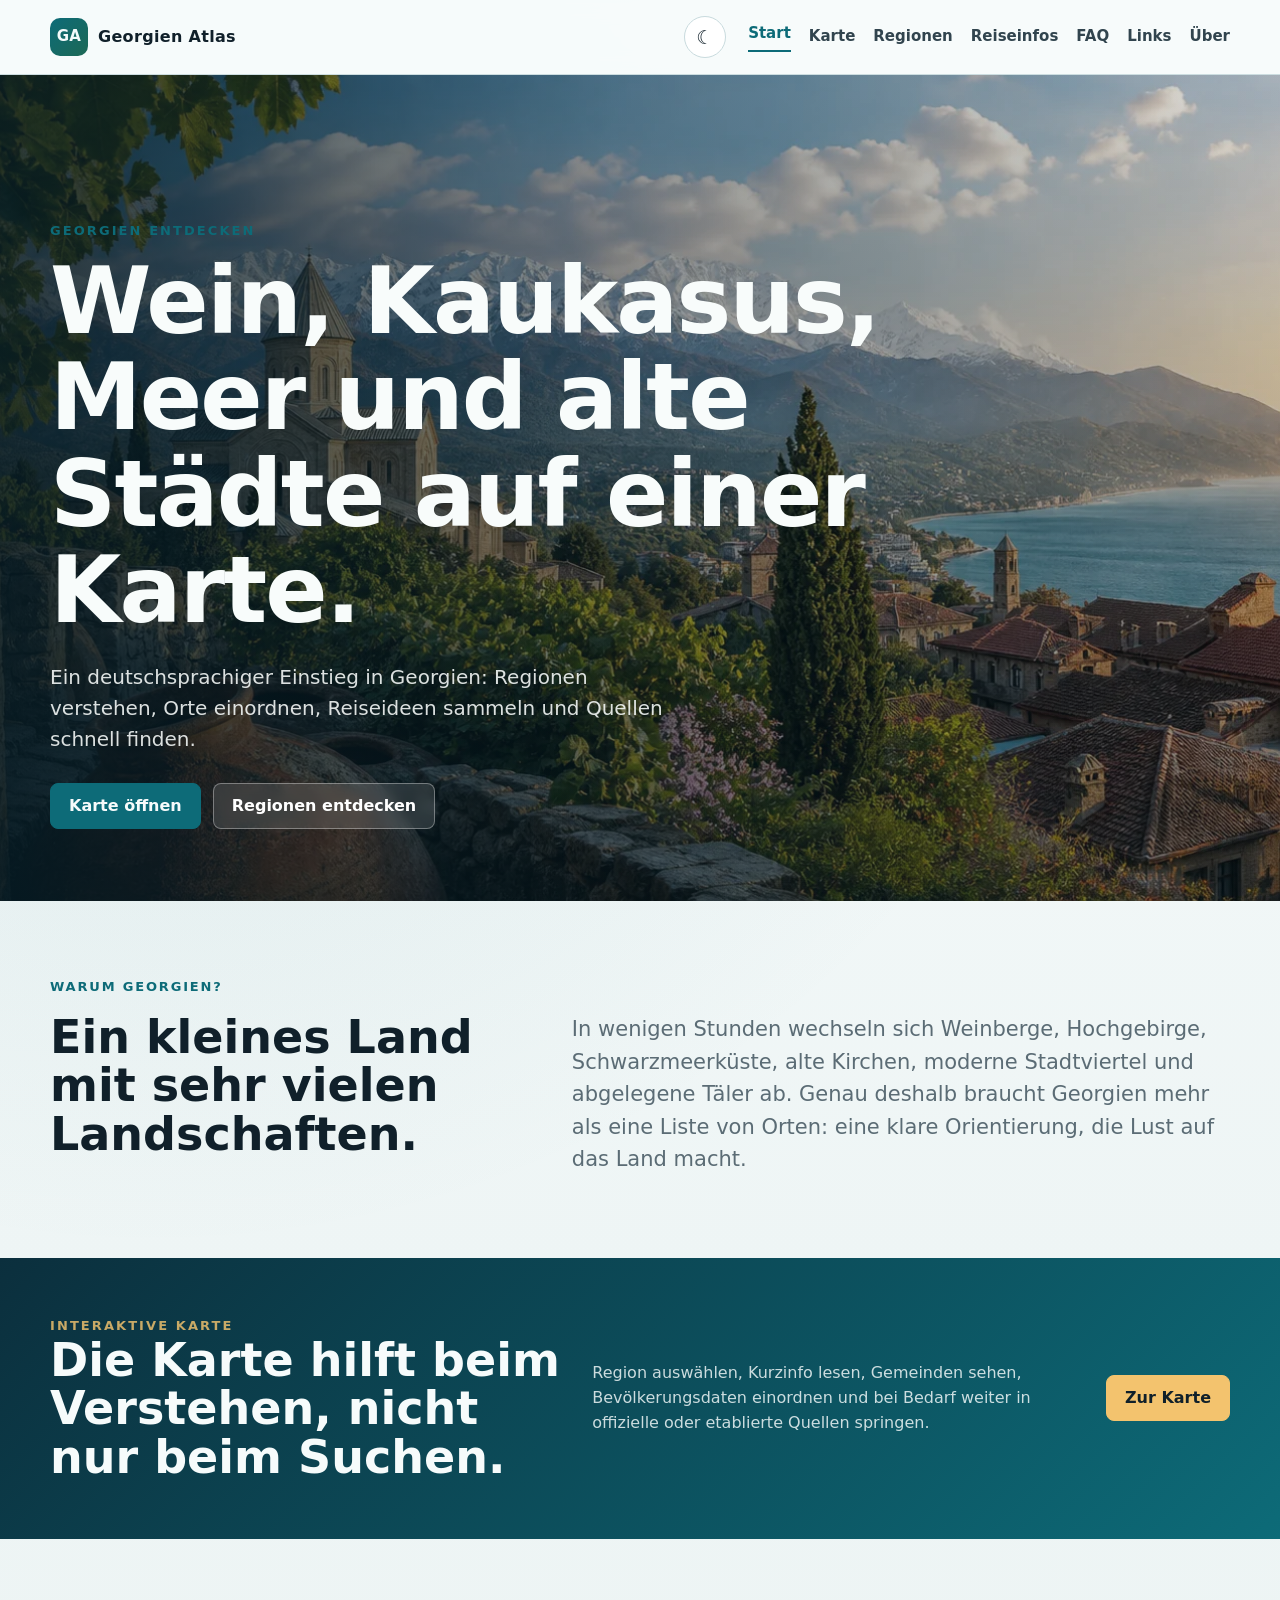
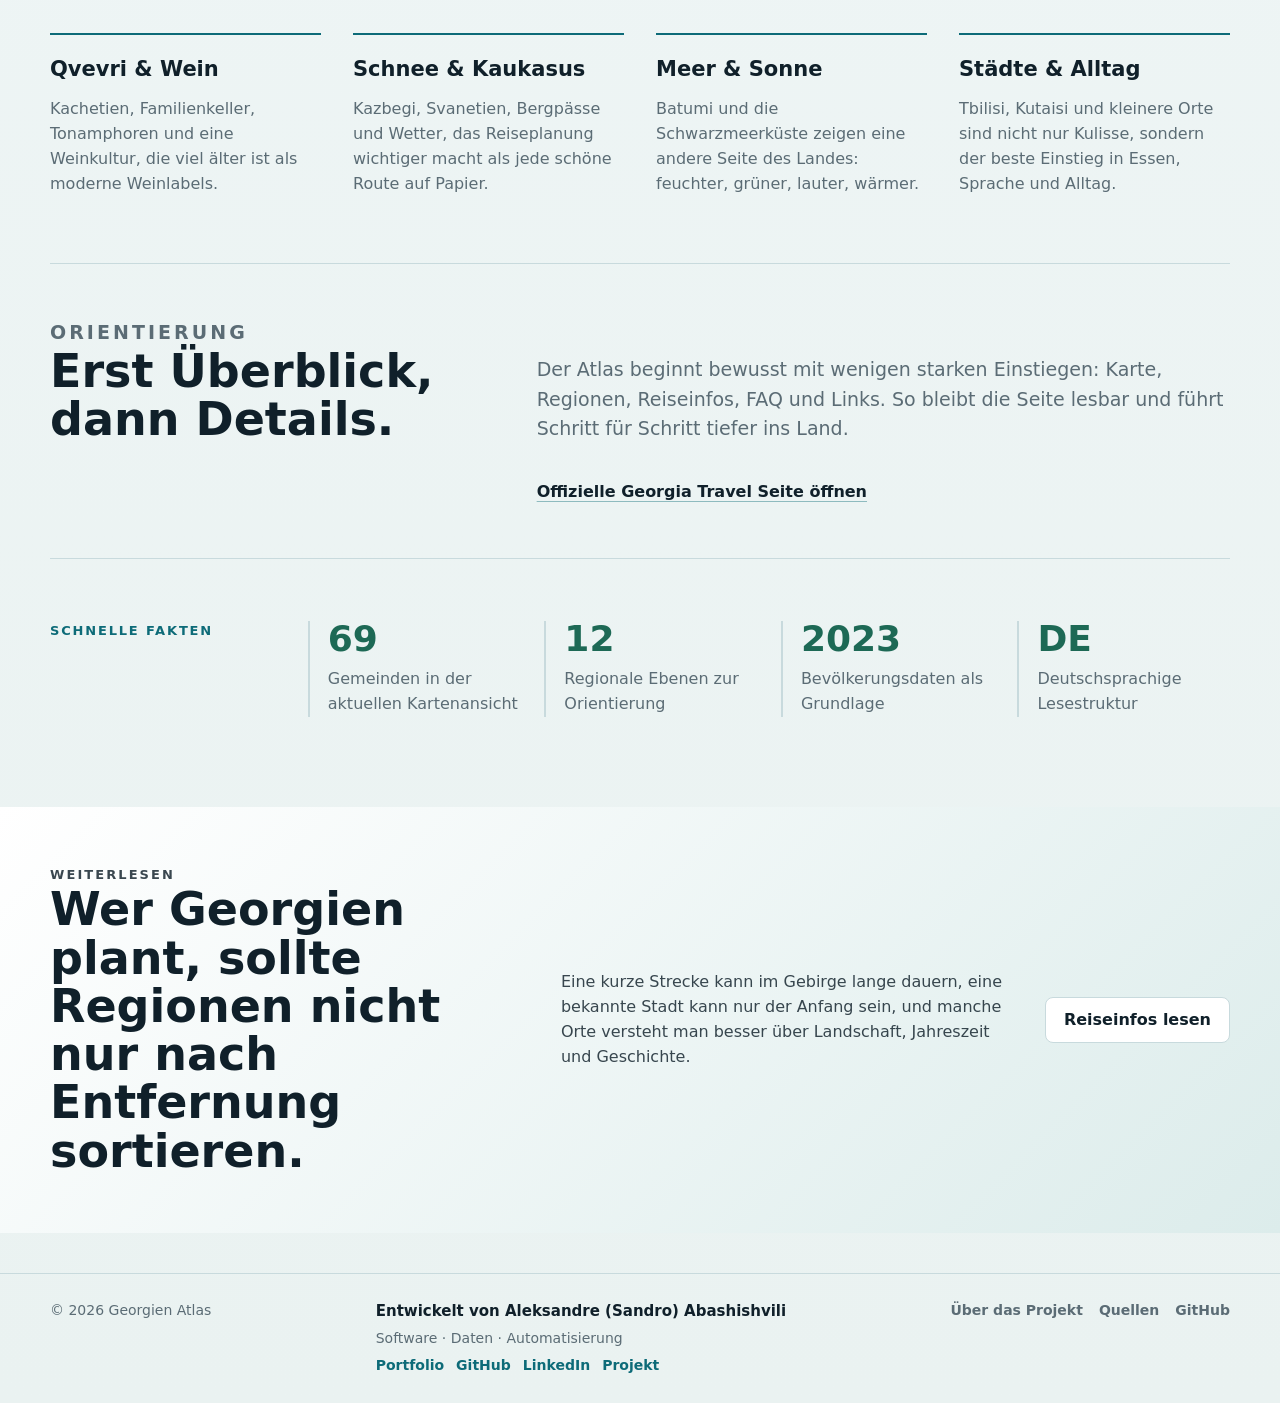
==== index.html @ 6568fc57 "Connect atlas footer to creator profile" ====
<!doctype html>
<html lang="de">
<head>
  <meta charset="utf-8">
  <meta name="viewport" content="width=device-width, initial-scale=1">
  <title>Georgien Atlas | Regionen, Karte und Reiseideen</title>
  <meta name="description" content="Deutschsprachiger Georgien Atlas mit Regionen, interaktiver Karte, praktischen Reiseinformationen, FAQ und offiziellen Links.">
  <meta name="robots" content="index,follow,max-image-preview:large">
  <meta name="theme-color" content="#f7fbfb">
  <link rel="canonical" href="https://sandroabashishvili.github.io/georgien-atlas/">
  <meta property="og:type" content="website">
  <meta property="og:title" content="Georgien Atlas | Regionen, Karte und Reiseideen">
  <meta property="og:description" content="Deutschsprachiger Georgien Atlas mit Regionen, interaktiver Karte, praktischen Reiseinformationen, FAQ und offiziellen Links.">
  <meta property="og:url" content="https://sandroabashishvili.github.io/georgien-atlas/">
  <meta property="og:image" content="https://sandroabashishvili.github.io/georgien-atlas/assets/img/social-card.jpg">
  <meta property="og:image:secure_url" content="https://sandroabashishvili.github.io/georgien-atlas/assets/img/social-card.jpg">
  <meta property="og:image:type" content="image/jpeg">
  <meta property="og:image:width" content="1200">
  <meta property="og:image:height" content="630">
  <meta property="og:image:alt" content="Georgien Atlas – Regionen, Karte und Reiseideen">
  <meta property="og:site_name" content="Georgien Atlas">
  <meta property="og:locale" content="de_DE">
  <meta name="twitter:card" content="summary_large_image">
  <meta name="twitter:title" content="Georgien Atlas | Regionen, Karte und Reiseideen">
  <meta name="twitter:description" content="Deutschsprachiger Georgien Atlas mit Regionen, interaktiver Karte, praktischen Reiseinformationen, FAQ und offiziellen Links.">
  <meta name="twitter:image" content="https://sandroabashishvili.github.io/georgien-atlas/assets/img/social-card.jpg">
  <meta name="twitter:image:alt" content="Georgien Atlas – Regionen, Karte und Reiseideen">
  <link rel="icon" type="image/png" sizes="16x16" href="assets/img/favicon-16x16.png">
  <link rel="icon" type="image/png" sizes="32x32" href="assets/img/favicon-32x32.png">
  <link rel="apple-touch-icon" href="assets/img/apple-touch-icon.png">
  <link rel="stylesheet" href="assets/css/site.css">
  <script type="application/ld+json">
    {
      "@context": "https://schema.org",
      "@type": "WebSite",
      "name": "Georgien Atlas",
      "url": "https://sandroabashishvili.github.io/georgien-atlas/",
      "inLanguage": "de",
      "description": "Deutschsprachiger Georgien Atlas mit Regionen, interaktiver Karte, praktischen Reiseinformationen, FAQ und offiziellen Links."
    }
  </script>
</head>
<body>
  <a class="skip-link" href="#main-content">Zum Inhalt springen</a>
  <header class="site-header">
    <div class="header-inner">
      <a class="brand" href="./"><span class="brand-mark">GA</span><span>Georgien Atlas</span></a>
      <button class="menu-button" data-menu-button aria-expanded="false" aria-controls="main-navigation">Menü</button>
      <nav class="nav" id="main-navigation" data-nav aria-label="Hauptnavigation">
        <a href="./" aria-current="page">Start</a>
        <a href="karte/">Karte</a>
        <a href="regionen/">Regionen</a>
        <a href="reiseinfos/">Reiseinfos</a>
        <a href="faq/">FAQ</a>
        <a href="links/">Links</a>
        <a href="about/">Über</a>
      </nav>
    </div>
  </header>

  <main id="main-content">
    <section class="atlas-hero">
      <img src="assets/img/georgia-story.webp" alt="Georgien mit Wein, Bergen, Meer und historischer Architektur" width="1915" height="821" fetchpriority="high">
      <div class="atlas-hero-content">
        <p class="eyebrow">Georgien entdecken</p>
        <h1>Wein, Kaukasus, Meer und alte Städte auf einer Karte.</h1>
        <p>Ein deutschsprachiger Einstieg in Georgien: Regionen verstehen, Orte einordnen, Reiseideen sammeln und Quellen schnell finden.</p>
        <div class="actions">
          <a class="button primary" href="karte/">Karte öffnen</a>
          <a class="button ghost" href="regionen/">Regionen entdecken</a>
        </div>
      </div>
    </section>

    <section class="main narrative">
      <p class="kicker">Warum Georgien?</p>
      <div class="story-text">
        <h2>Ein kleines Land mit sehr vielen Landschaften.</h2>
        <p>In wenigen Stunden wechseln sich Weinberge, Hochgebirge, Schwarzmeerküste, alte Kirchen, moderne Stadtviertel und abgelegene Täler ab. Genau deshalb braucht Georgien mehr als eine Liste von Orten: eine klare Orientierung, die Lust auf das Land macht.</p>
      </div>
    </section>

    <section class="wide-band blue">
      <div class="main split-line">
        <div>
          <p class="eyebrow">Interaktive Karte</p>
          <h2>Die Karte hilft beim Verstehen, nicht nur beim Suchen.</h2>
        </div>
        <p>Region auswählen, Kurzinfo lesen, Gemeinden sehen, Bevölkerungsdaten einordnen und bei Bedarf weiter in offizielle oder etablierte Quellen springen.</p>
        <a class="button primary" href="karte/">Zur Karte</a>
      </div>
    </section>

    <section class="main sensory">
      <article>
        <span>Qvevri & Wein</span>
        <p>Kachetien, Familienkeller, Tonamphoren und eine Weinkultur, die viel älter ist als moderne Weinlabels.</p>
      </article>
      <article>
        <span>Schnee & Kaukasus</span>
        <p>Kazbegi, Svanetien, Bergpässe und Wetter, das Reiseplanung wichtiger macht als jede schöne Route auf Papier.</p>
      </article>
      <article>
        <span>Meer & Sonne</span>
        <p>Batumi und die Schwarzmeerküste zeigen eine andere Seite des Landes: feuchter, grüner, lauter, wärmer.</p>
      </article>
      <article>
        <span>Städte & Alltag</span>
        <p>Tbilisi, Kutaisi und kleinere Orte sind nicht nur Kulisse, sondern der beste Einstieg in Essen, Sprache und Alltag.</p>
      </article>
    </section>

    <section class="main video-note">
      <div>
        <p class="eyebrow">Orientierung</p>
        <h2>Erst Überblick, dann Details.</h2>
      </div>
      <p>Der Atlas beginnt bewusst mit wenigen starken Einstiegen: Karte, Regionen, Reiseinfos, FAQ und Links. So bleibt die Seite lesbar und führt Schritt für Schritt tiefer ins Land.</p>
      <a class="text-link" href="https://georgia.travel/" target="_blank" rel="noopener noreferrer">Offizielle Georgia Travel Seite öffnen</a>
    </section>

    <section class="main facts-flow">
      <p class="kicker">Schnelle Fakten</p>
      <div>
        <strong>69</strong>
        <span>Gemeinden in der aktuellen Kartenansicht</span>
      </div>
      <div>
        <strong>12</strong>
        <span>Regionale Ebenen zur Orientierung</span>
      </div>
      <div>
        <strong>2023</strong>
        <span>Bevölkerungsdaten als Grundlage</span>
      </div>
      <div>
        <strong>DE</strong>
        <span>Deutschsprachige Lesestruktur</span>
      </div>
    </section>

    <section class="wide-band light">
      <div class="main split-line">
        <div>
          <p class="eyebrow">Weiterlesen</p>
          <h2>Wer Georgien plant, sollte Regionen nicht nur nach Entfernung sortieren.</h2>
        </div>
        <p>Eine kurze Strecke kann im Gebirge lange dauern, eine bekannte Stadt kann nur der Anfang sein, und manche Orte versteht man besser über Landschaft, Jahreszeit und Geschichte.</p>
        <a class="button" href="reiseinfos/">Reiseinfos lesen</a>
      </div>
    </section>
  </main>

  <footer class="site-footer">
    <div class="footer-inner">
      <span>© 2026 Georgien Atlas</span>
      <div class="creator-credit">
        <strong>Entwickelt von Aleksandre (Sandro) Abashishvili</strong>
        <span>Software · Daten · Automatisierung</span>
        <div class="creator-links">
          <a href="https://sandro-abashishvili.sandroabashishvili.chatgpt.site/" target="_blank" rel="noopener noreferrer">Portfolio</a>
          <a href="https://github.com/sandroabashishvili" target="_blank" rel="noopener noreferrer">GitHub</a>
          <a href="https://www.linkedin.com/in/aleksandre-abashishvili-03417617a/" target="_blank" rel="noopener noreferrer">LinkedIn</a>
          <a href="https://github.com/sandroabashishvili/georgien-atlas" target="_blank" rel="noopener noreferrer">Projekt</a>
        </div>
      </div>
      <nav class="footer-links" aria-label="Fußnavigation">
        <a href="about/">Über das Projekt</a>
        <a href="links/">Quellen</a>
        <a href="https://github.com/sandroabashishvili/georgien-atlas" target="_blank" rel="noopener noreferrer">GitHub</a>
      </nav>
    </div>
  </footer>
  <script src="assets/js/main.js"></script>
</body>
</html>
---- assets/css/site.css ----
@import url("parts/base.css");
@import url("parts/home.css");
@import url("parts/map.css");
@import url("parts/pages.css");
@import url("parts/responsive.css");
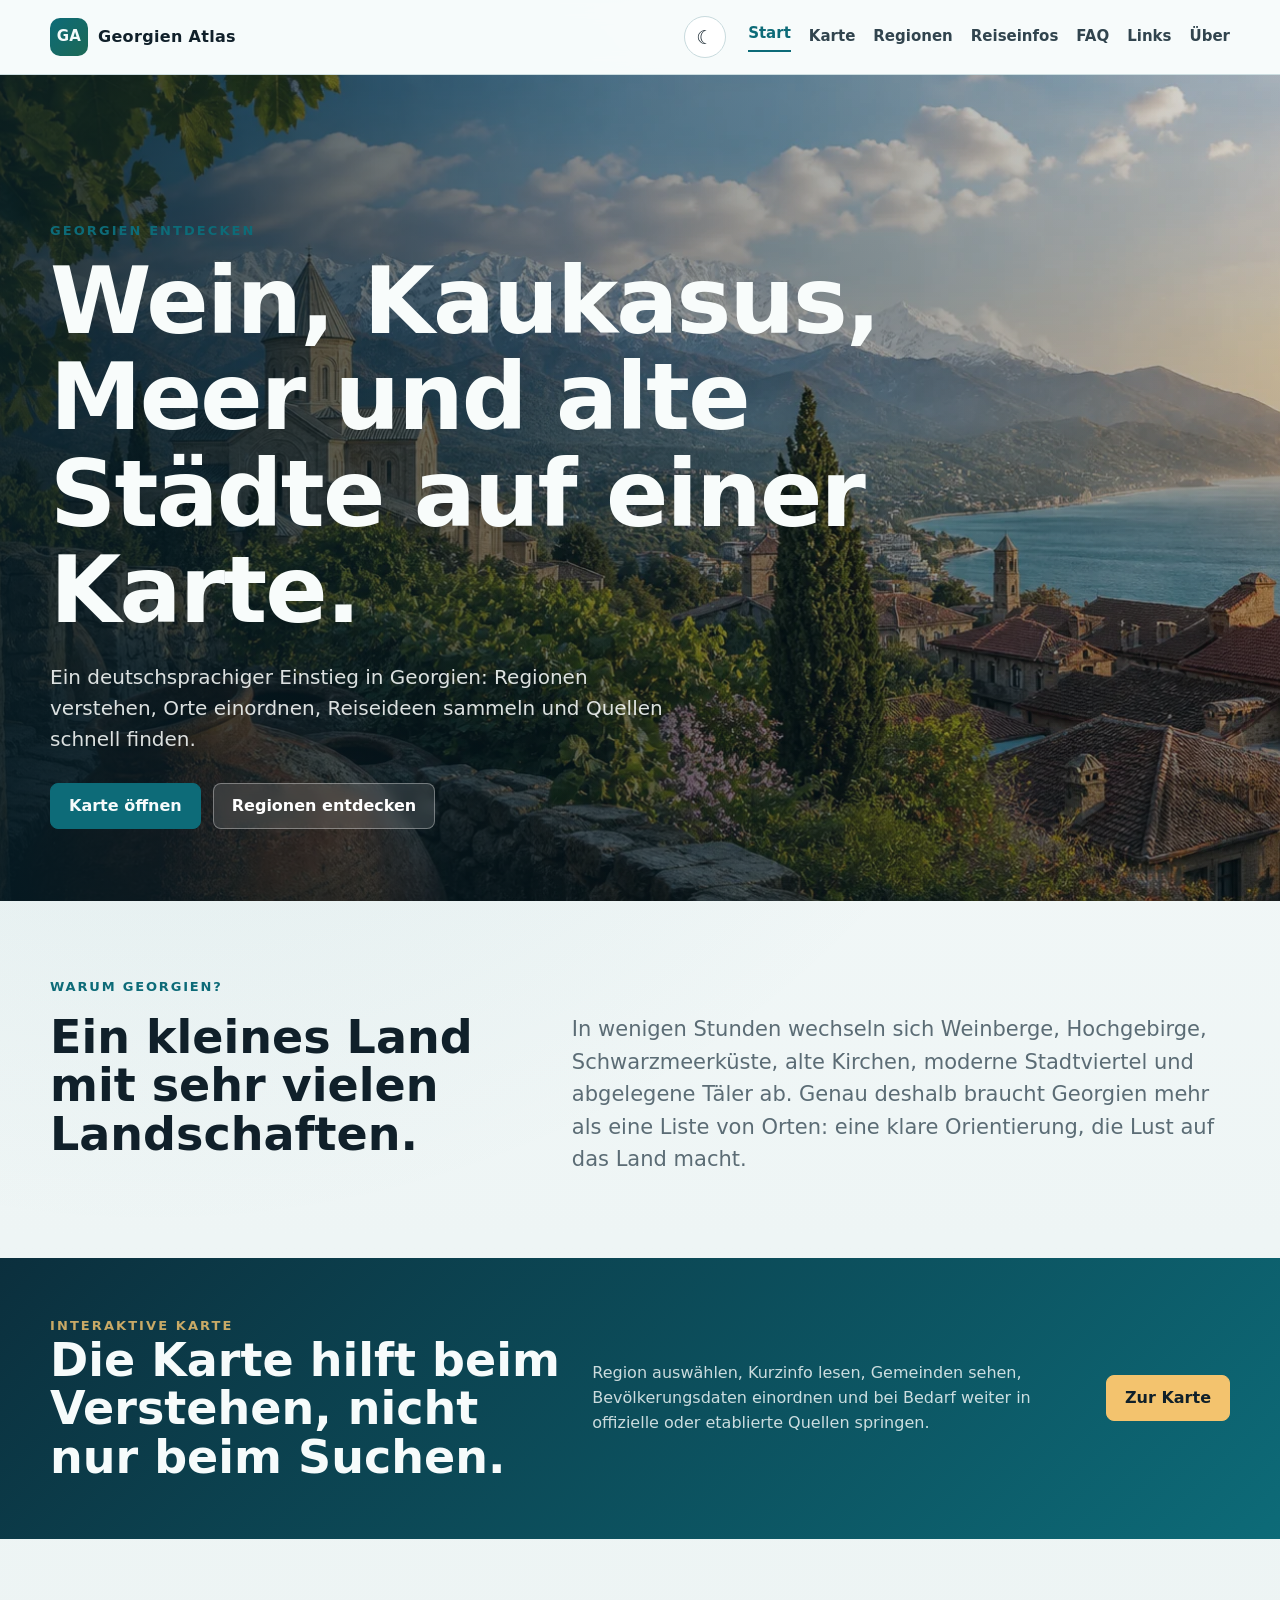
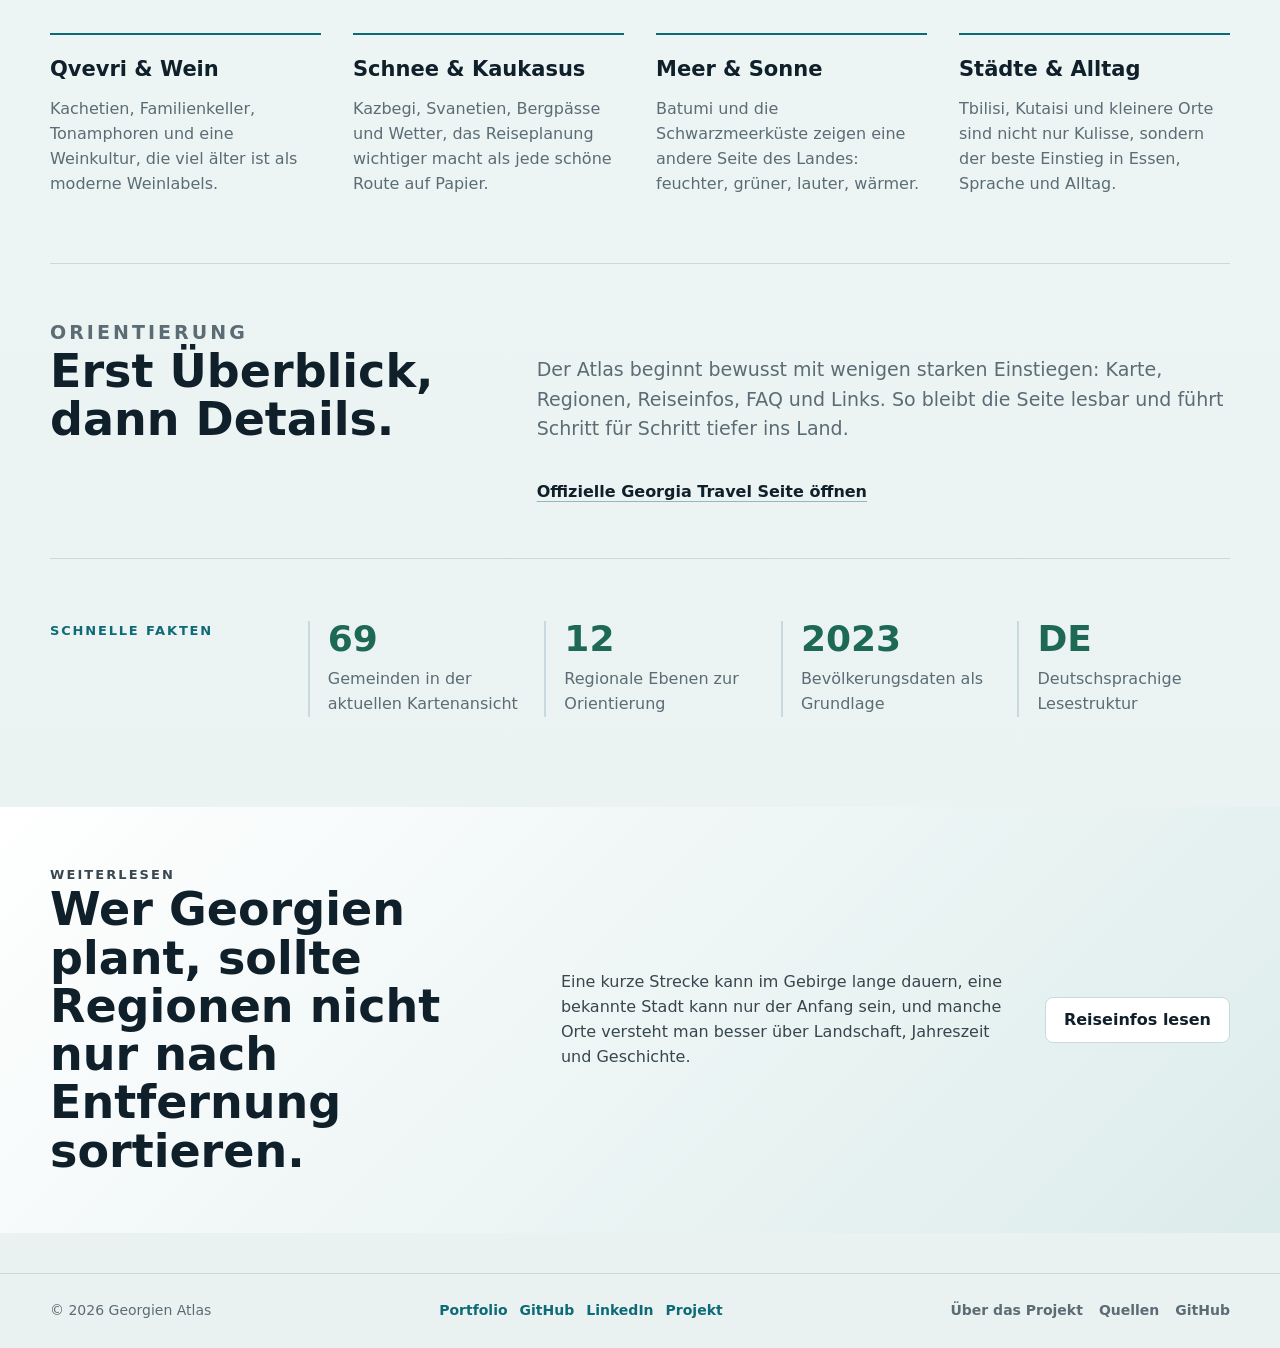
==== commit dc7de5e5: "Simplify footer profile links" ====
--- a/index.html
+++ b/index.html
@@ -155,8 +155,7 @@
     <div class="footer-inner">
       <span>© 2026 Georgien Atlas</span>
       <div class="creator-credit">
-        <strong>Entwickelt von Aleksandre (Sandro) Abashishvili</strong>
-        <span>Software · Daten · Automatisierung</span>
+
         <div class="creator-links">
           <a href="https://sandro-abashishvili.sandroabashishvili.chatgpt.site/" target="_blank" rel="noopener noreferrer">Portfolio</a>
           <a href="https://github.com/sandroabashishvili" target="_blank" rel="noopener noreferrer">GitHub</a>
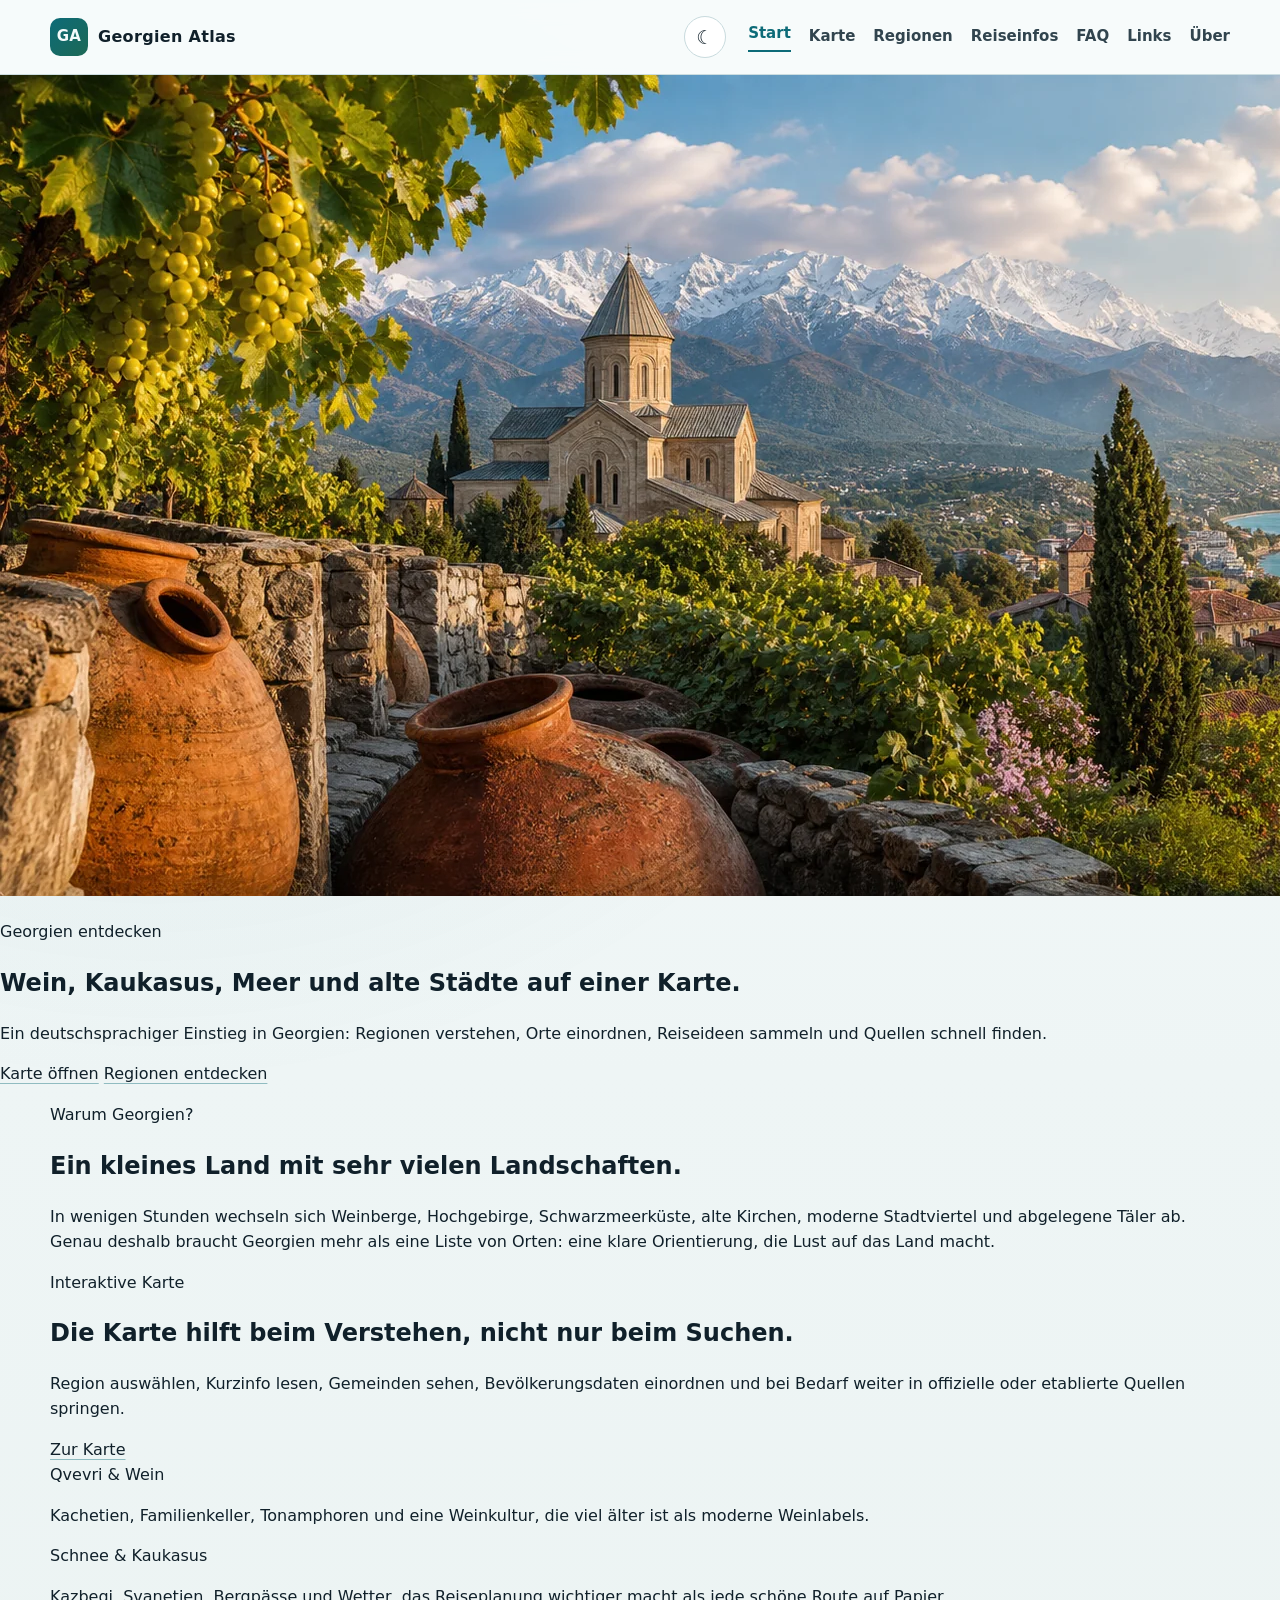
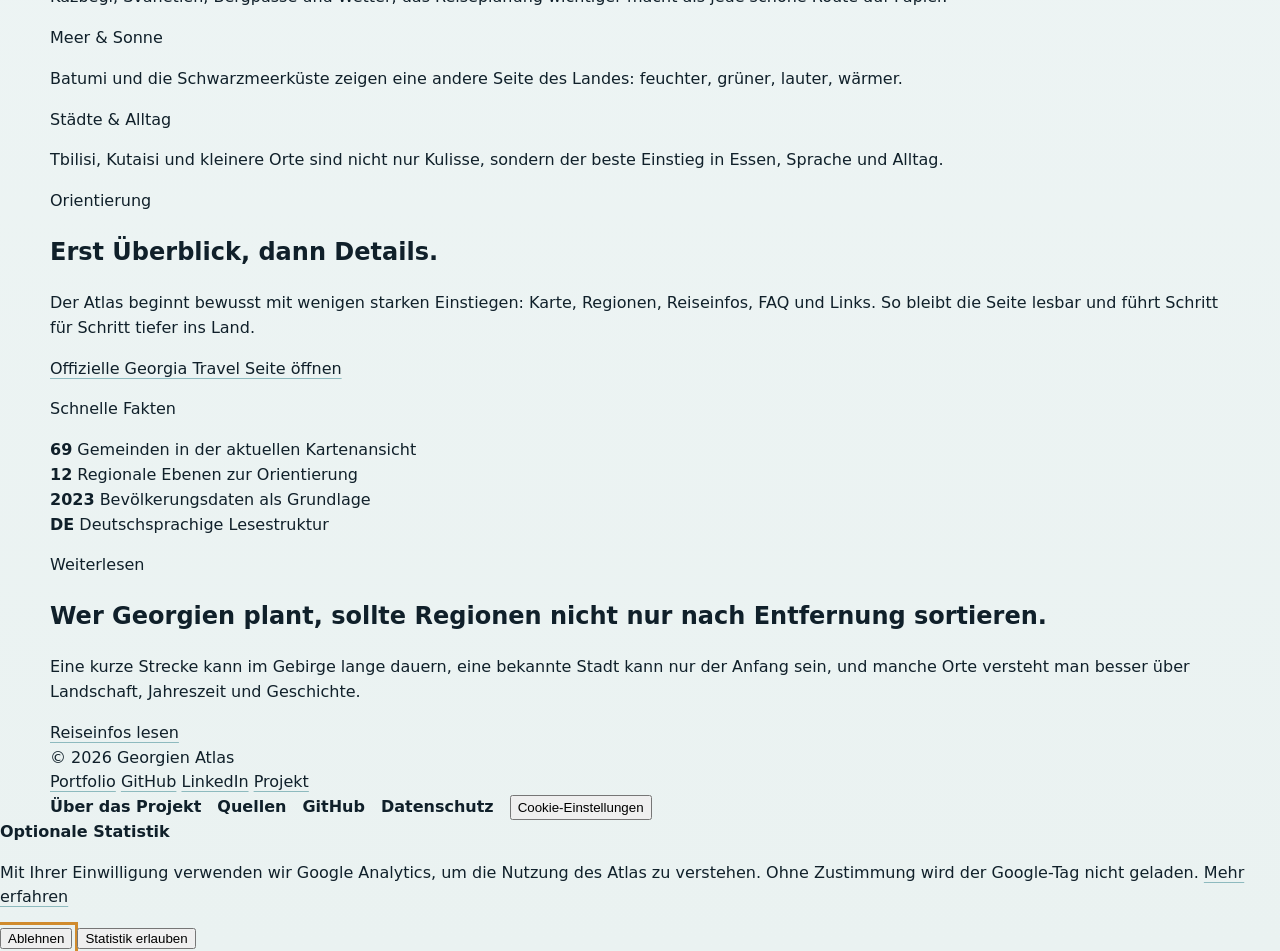
==== commit 428742b9: "Add consent-controlled analytics" ====
--- a/index.html
+++ b/index.html
@@ -157,7 +157,7 @@
       <div class="creator-credit">
 
         <div class="creator-links">
-          <a href="https://sandro-abashishvili.sandroabashishvili.chatgpt.site/" target="_blank" rel="noopener noreferrer">Portfolio</a>
+          <a href="https://sandroabashishvili.github.io/" target="_blank" rel="noopener noreferrer">Portfolio</a>
           <a href="https://github.com/sandroabashishvili" target="_blank" rel="noopener noreferrer">GitHub</a>
           <a href="https://www.linkedin.com/in/aleksandre-abashishvili-03417617a/" target="_blank" rel="noopener noreferrer">LinkedIn</a>
           <a href="https://github.com/sandroabashishvili/georgien-atlas" target="_blank" rel="noopener noreferrer">Projekt</a>
@@ -170,6 +170,7 @@
       </nav>
     </div>
   </footer>
+  <script src="assets/js/analytics-consent.js" defer></script>
   <script src="assets/js/main.js"></script>
 </body>
 </html>
--- a/assets/css/site.css
+++ b/assets/css/site.css
@@ -1,4 +1,5 @@
 @import url("parts/base.css");
+ url("parts/consent.css");
 @import url("parts/home.css");
 @import url("parts/map.css");
 @import url("parts/pages.css");
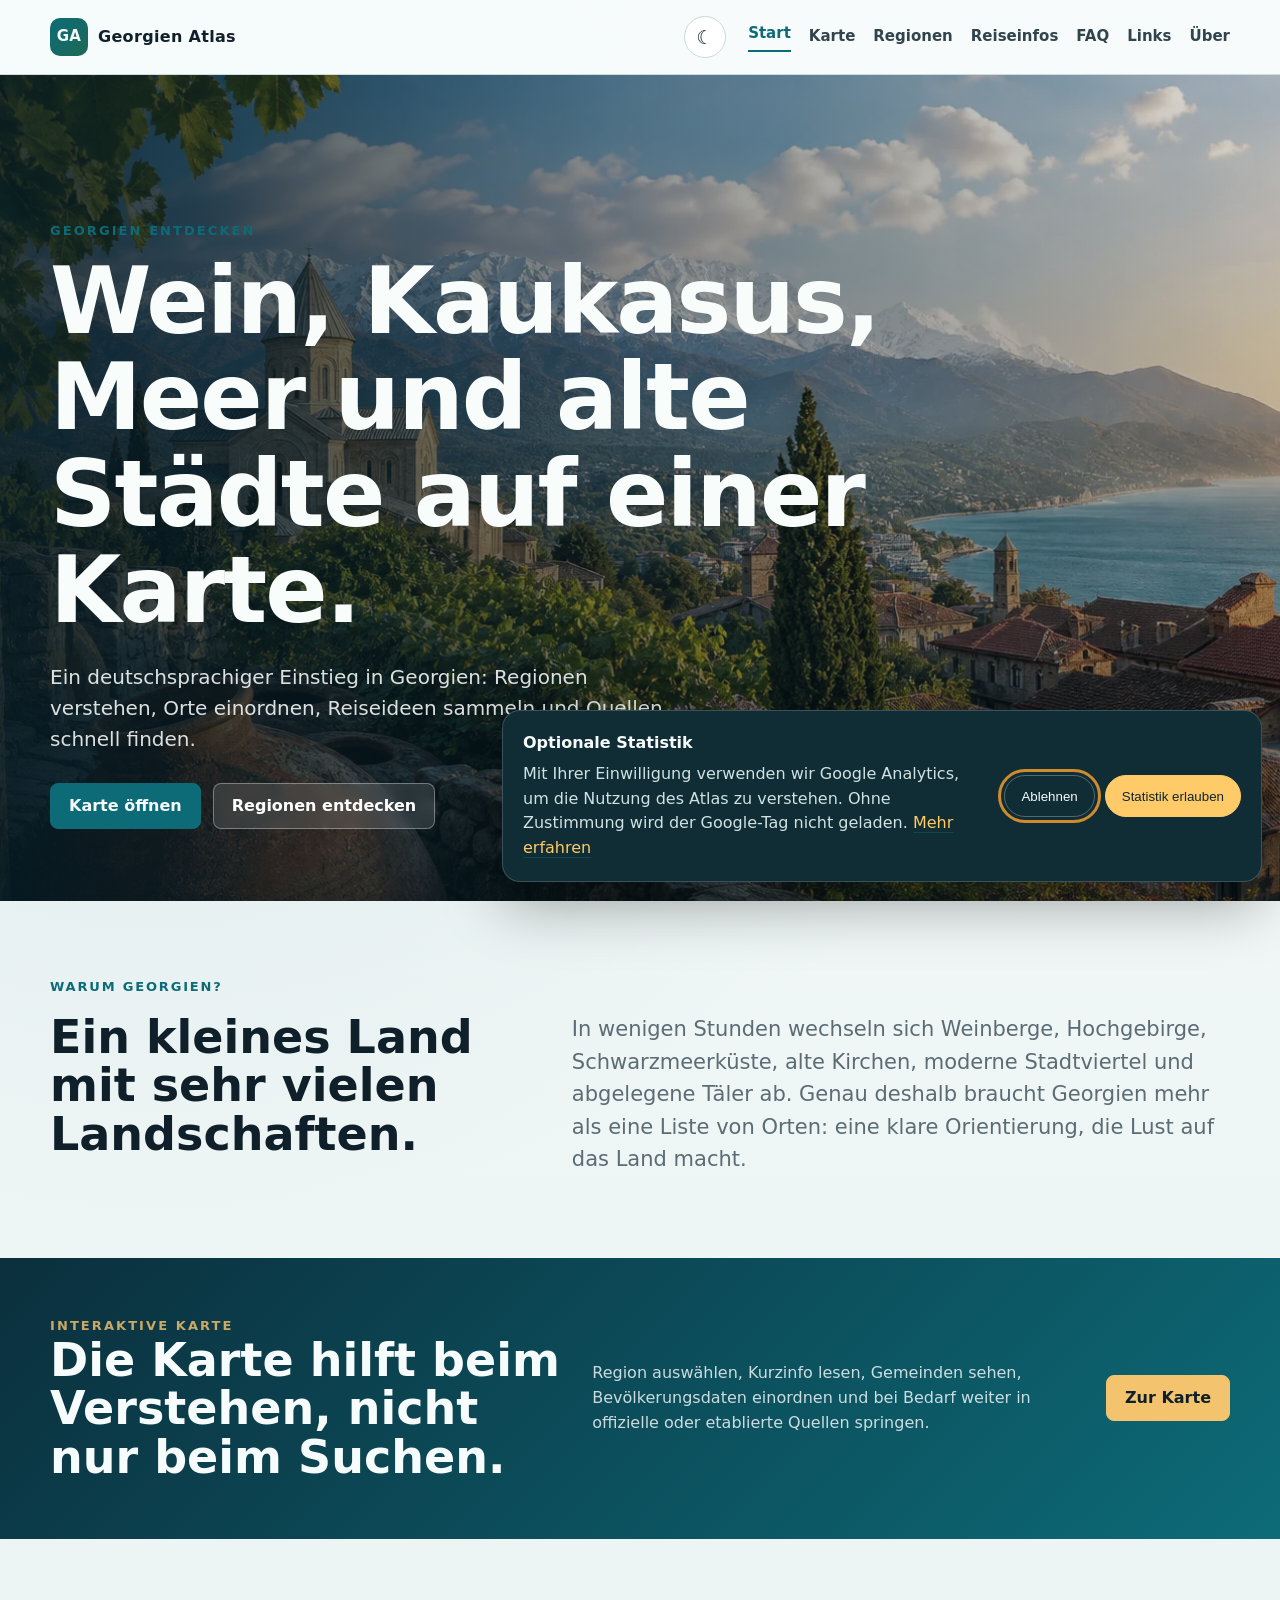
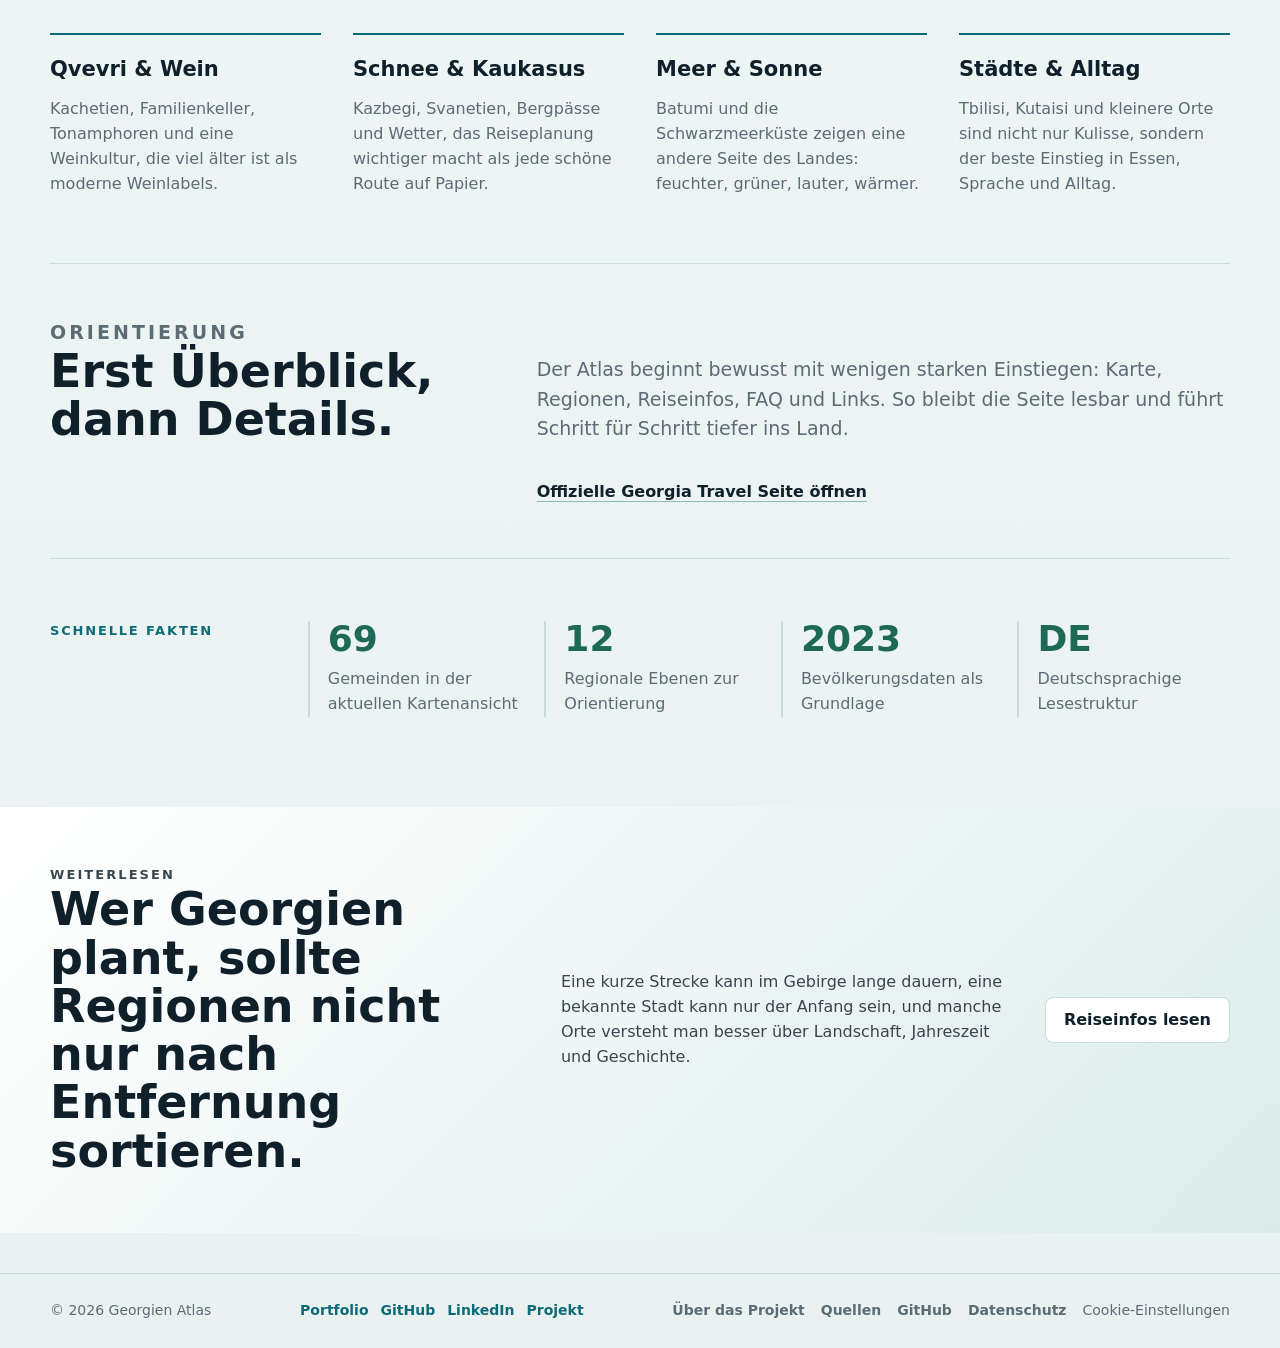
==== commit 8a08dff6: "Bypass stale Atlas stylesheet cache" ====
--- a/index.html
+++ b/index.html
@@ -28,7 +28,7 @@
   <link rel="icon" type="image/png" sizes="16x16" href="assets/img/favicon-16x16.png">
   <link rel="icon" type="image/png" sizes="32x32" href="assets/img/favicon-32x32.png">
   <link rel="apple-touch-icon" href="assets/img/apple-touch-icon.png">
-  <link rel="stylesheet" href="assets/css/site.css">
+  <link rel="stylesheet" href="assets/css/site-20260812.css">
   <script type="application/ld+json">
     {
       "@context": "https://schema.org",
--- a/assets/css/site-20260812.css
+++ b/assets/css/site-20260812.css
@@ -0,0 +1,6 @@
+@import url("parts/base.css");
+@import url("parts/consent.css");
+@import url("parts/home.css");
+@import url("parts/map.css");
+@import url("parts/pages.css");
+@import url("parts/responsive.css");
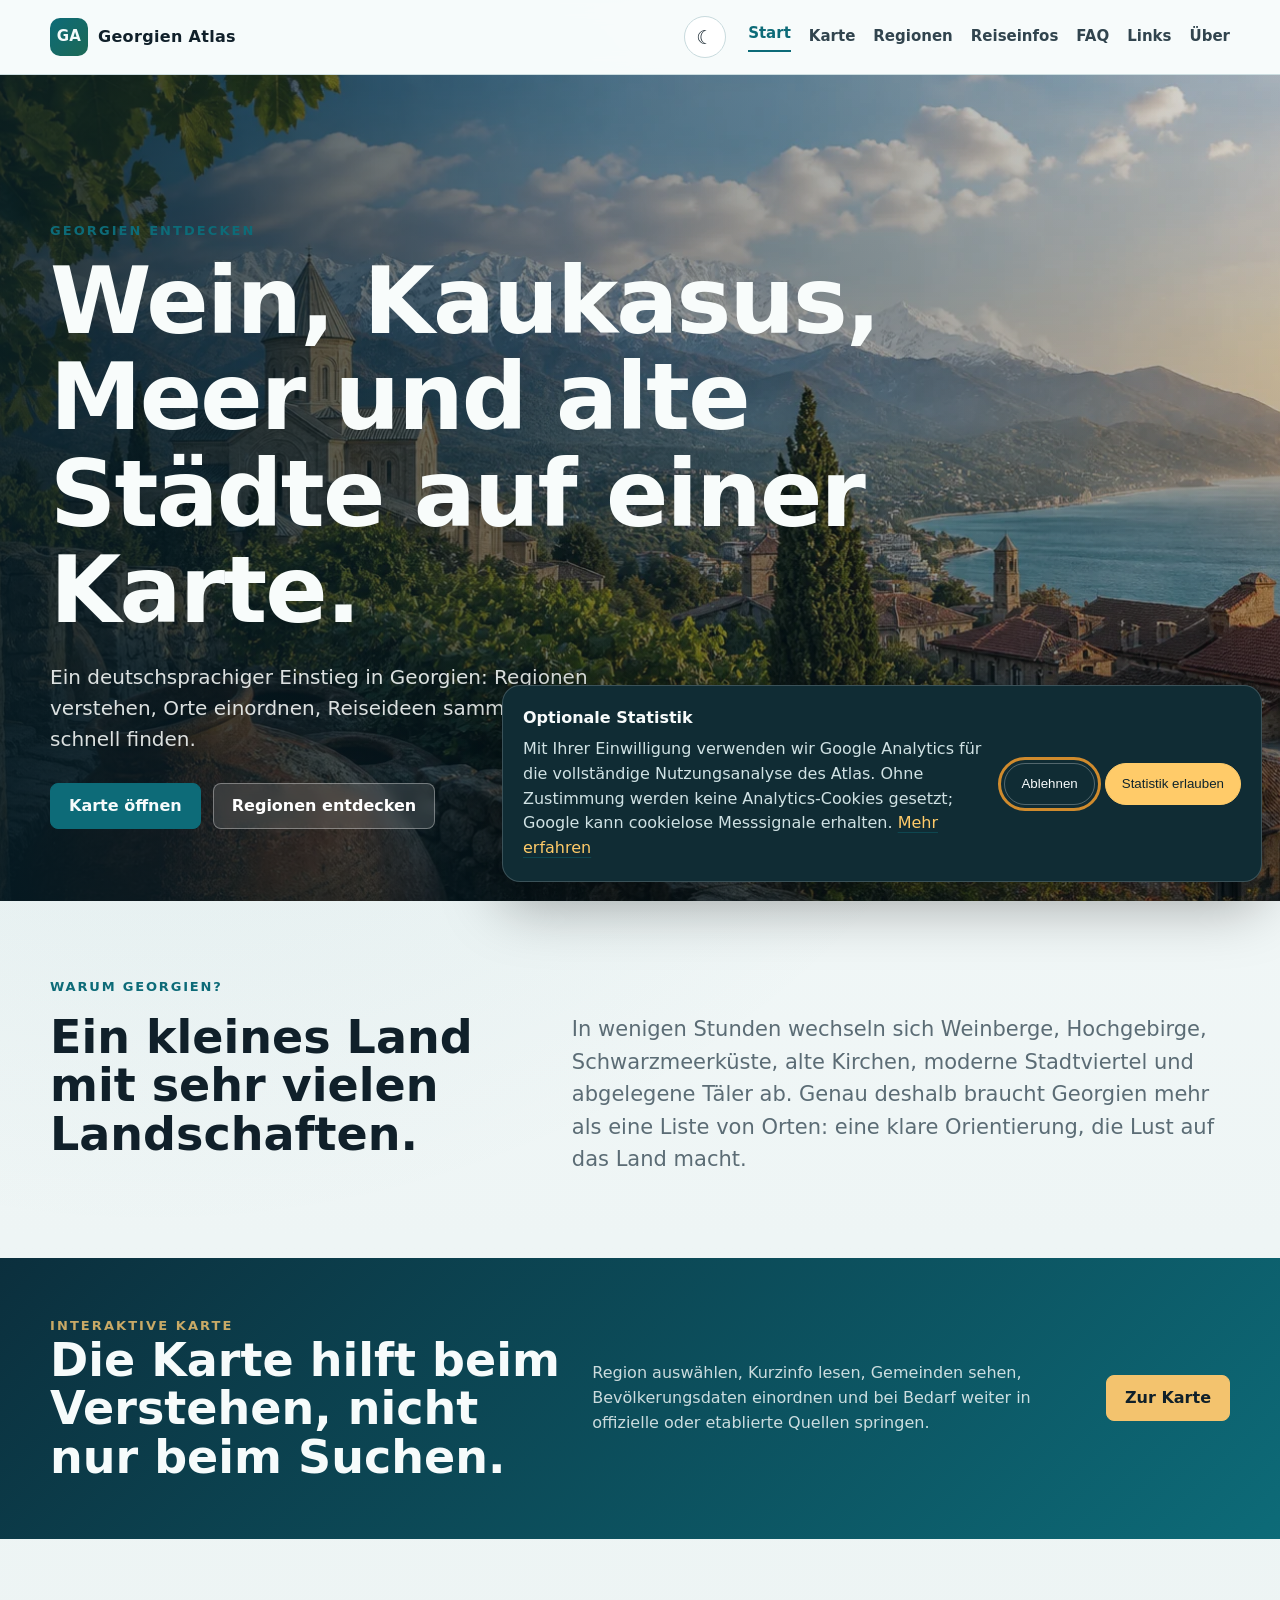
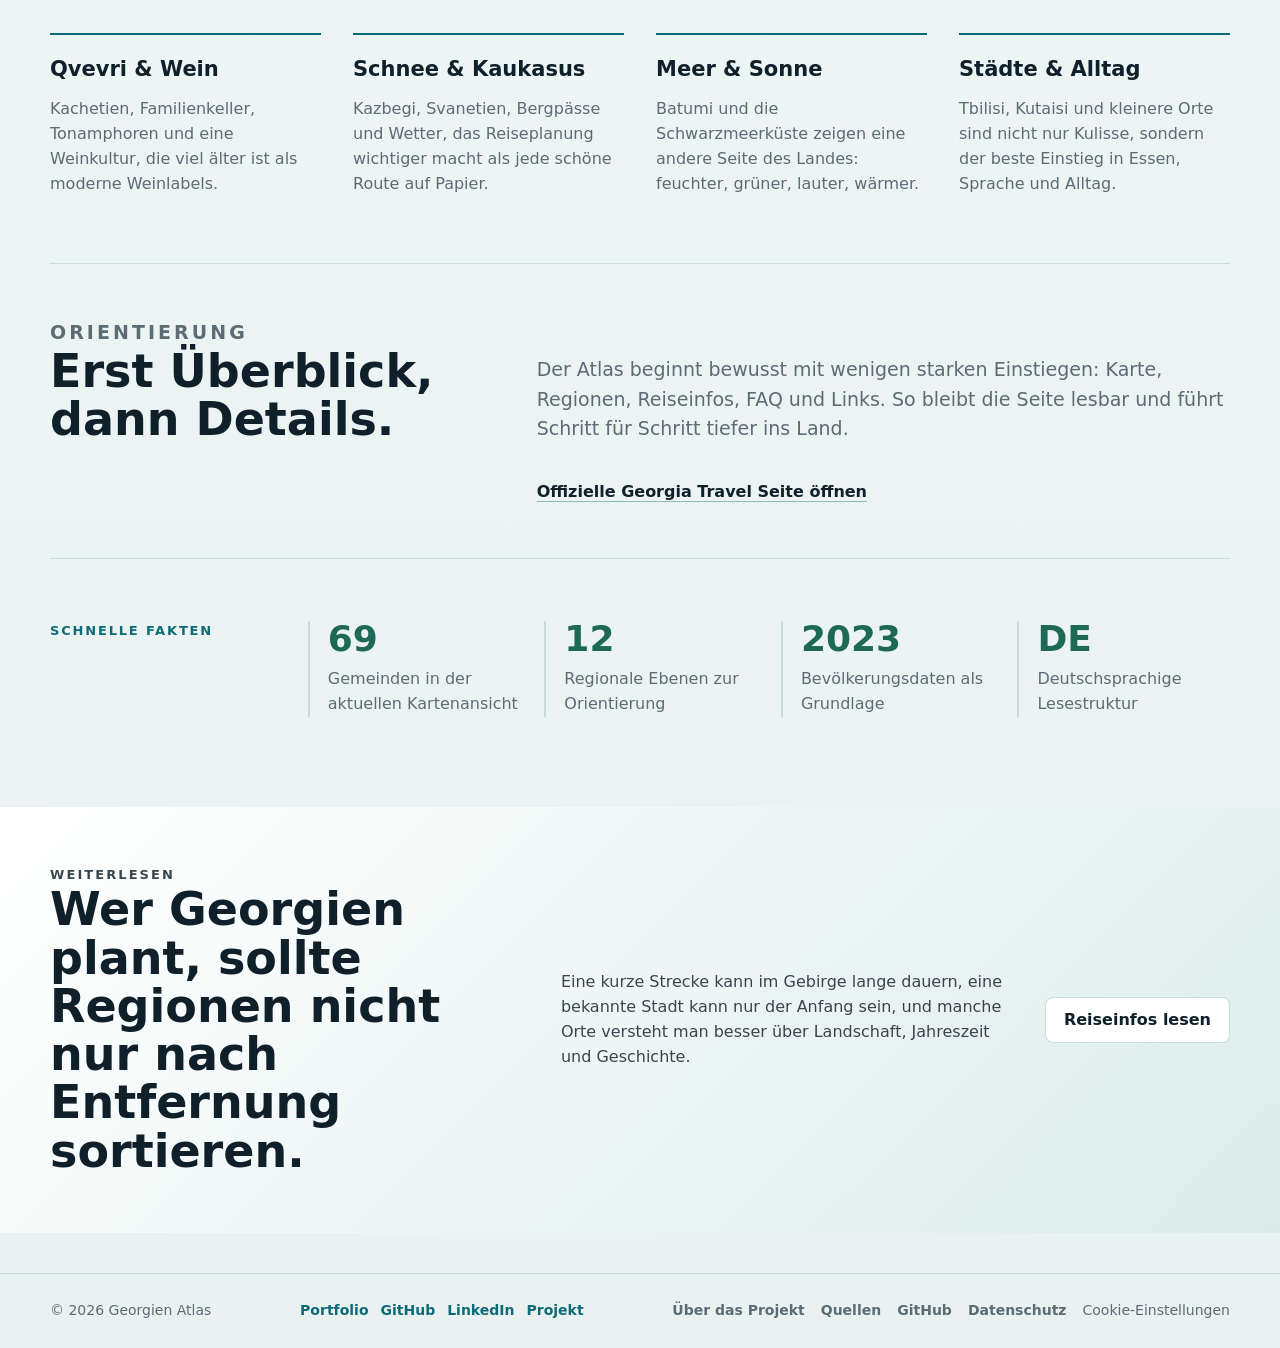
==== commit dc863837: "Migrate Atlas social and canonical URLs to custom domain" ====
--- a/index.html
+++ b/index.html
@@ -7,13 +7,13 @@
   <meta name="description" content="Deutschsprachiger Georgien Atlas mit Regionen, interaktiver Karte, praktischen Reiseinformationen, FAQ und offiziellen Links.">
   <meta name="robots" content="index,follow,max-image-preview:large">
   <meta name="theme-color" content="#f7fbfb">
-  <link rel="canonical" href="https://sandroabashishvili.github.io/georgien-atlas/">
+  <link rel="canonical" href="https://sandro-abashishvili.de/georgien-atlas/">
   <meta property="og:type" content="website">
   <meta property="og:title" content="Georgien Atlas | Regionen, Karte und Reiseideen">
   <meta property="og:description" content="Deutschsprachiger Georgien Atlas mit Regionen, interaktiver Karte, praktischen Reiseinformationen, FAQ und offiziellen Links.">
-  <meta property="og:url" content="https://sandroabashishvili.github.io/georgien-atlas/">
-  <meta property="og:image" content="https://sandroabashishvili.github.io/georgien-atlas/assets/img/social-card.jpg">
-  <meta property="og:image:secure_url" content="https://sandroabashishvili.github.io/georgien-atlas/assets/img/social-card.jpg">
+  <meta property="og:url" content="https://sandro-abashishvili.de/georgien-atlas/">
+  <meta property="og:image" content="https://sandro-abashishvili.de/georgien-atlas/assets/img/social-card.jpg">
+  <meta property="og:image:secure_url" content="https://sandro-abashishvili.de/georgien-atlas/assets/img/social-card.jpg">
   <meta property="og:image:type" content="image/jpeg">
   <meta property="og:image:width" content="1200">
   <meta property="og:image:height" content="630">
@@ -23,18 +23,19 @@
   <meta name="twitter:card" content="summary_large_image">
   <meta name="twitter:title" content="Georgien Atlas | Regionen, Karte und Reiseideen">
   <meta name="twitter:description" content="Deutschsprachiger Georgien Atlas mit Regionen, interaktiver Karte, praktischen Reiseinformationen, FAQ und offiziellen Links.">
-  <meta name="twitter:image" content="https://sandroabashishvili.github.io/georgien-atlas/assets/img/social-card.jpg">
+  <meta name="twitter:image" content="https://sandro-abashishvili.de/georgien-atlas/assets/img/social-card.jpg">
   <meta name="twitter:image:alt" content="Georgien Atlas – Regionen, Karte und Reiseideen">
   <link rel="icon" type="image/png" sizes="16x16" href="assets/img/favicon-16x16.png">
   <link rel="icon" type="image/png" sizes="32x32" href="assets/img/favicon-32x32.png">
   <link rel="apple-touch-icon" href="assets/img/apple-touch-icon.png">
+  <link rel="manifest" href="manifest.webmanifest">
   <link rel="stylesheet" href="assets/css/site-20260812.css">
   <script type="application/ld+json">
     {
       "@context": "https://schema.org",
       "@type": "WebSite",
       "name": "Georgien Atlas",
-      "url": "https://sandroabashishvili.github.io/georgien-atlas/",
+      "url": "https://sandro-abashishvili.de/georgien-atlas/",
       "inLanguage": "de",
       "description": "Deutschsprachiger Georgien Atlas mit Regionen, interaktiver Karte, praktischen Reiseinformationen, FAQ und offiziellen Links."
     }
@@ -92,59 +93,29 @@
     </section>
 
     <section class="main sensory">
-      <article>
-        <span>Qvevri & Wein</span>
-        <p>Kachetien, Familienkeller, Tonamphoren und eine Weinkultur, die viel älter ist als moderne Weinlabels.</p>
-      </article>
-      <article>
-        <span>Schnee & Kaukasus</span>
-        <p>Kazbegi, Svanetien, Bergpässe und Wetter, das Reiseplanung wichtiger macht als jede schöne Route auf Papier.</p>
-      </article>
-      <article>
-        <span>Meer & Sonne</span>
-        <p>Batumi und die Schwarzmeerküste zeigen eine andere Seite des Landes: feuchter, grüner, lauter, wärmer.</p>
-      </article>
-      <article>
-        <span>Städte & Alltag</span>
-        <p>Tbilisi, Kutaisi und kleinere Orte sind nicht nur Kulisse, sondern der beste Einstieg in Essen, Sprache und Alltag.</p>
-      </article>
+      <article><span>Qvevri & Wein</span><p>Kachetien, Familienkeller, Tonamphoren und eine Weinkultur, die viel älter ist als moderne Weinlabels.</p></article>
+      <article><span>Schnee & Kaukasus</span><p>Kazbegi, Svanetien, Bergpässe und Wetter, das Reiseplanung wichtiger macht als jede schöne Route auf Papier.</p></article>
+      <article><span>Meer & Sonne</span><p>Batumi und die Schwarzmeerküste zeigen eine andere Seite des Landes: feuchter, grüner, lauter, wärmer.</p></article>
+      <article><span>Städte & Alltag</span><p>Tbilisi, Kutaisi und kleinere Orte sind nicht nur Kulisse, sondern der beste Einstieg in Essen, Sprache und Alltag.</p></article>
     </section>
 
     <section class="main video-note">
-      <div>
-        <p class="eyebrow">Orientierung</p>
-        <h2>Erst Überblick, dann Details.</h2>
-      </div>
+      <div><p class="eyebrow">Orientierung</p><h2>Erst Überblick, dann Details.</h2></div>
       <p>Der Atlas beginnt bewusst mit wenigen starken Einstiegen: Karte, Regionen, Reiseinfos, FAQ und Links. So bleibt die Seite lesbar und führt Schritt für Schritt tiefer ins Land.</p>
       <a class="text-link" href="https://georgia.travel/" target="_blank" rel="noopener noreferrer">Offizielle Georgia Travel Seite öffnen</a>
     </section>
 
     <section class="main facts-flow">
       <p class="kicker">Schnelle Fakten</p>
-      <div>
-        <strong>69</strong>
-        <span>Gemeinden in der aktuellen Kartenansicht</span>
-      </div>
-      <div>
-        <strong>12</strong>
-        <span>Regionale Ebenen zur Orientierung</span>
-      </div>
-      <div>
-        <strong>2023</strong>
-        <span>Bevölkerungsdaten als Grundlage</span>
-      </div>
-      <div>
-        <strong>DE</strong>
-        <span>Deutschsprachige Lesestruktur</span>
-      </div>
+      <div><strong>69</strong><span>Gemeinden in der aktuellen Kartenansicht</span></div>
+      <div><strong>12</strong><span>Regionale Ebenen zur Orientierung</span></div>
+      <div><strong>2023</strong><span>Bevölkerungsdaten als Grundlage</span></div>
+      <div><strong>DE</strong><span>Deutschsprachige Lesestruktur</span></div>
     </section>
 
     <section class="wide-band light">
       <div class="main split-line">
-        <div>
-          <p class="eyebrow">Weiterlesen</p>
-          <h2>Wer Georgien plant, sollte Regionen nicht nur nach Entfernung sortieren.</h2>
-        </div>
+        <div><p class="eyebrow">Weiterlesen</p><h2>Wer Georgien plant, sollte Regionen nicht nur nach Entfernung sortieren.</h2></div>
         <p>Eine kurze Strecke kann im Gebirge lange dauern, eine bekannte Stadt kann nur der Anfang sein, und manche Orte versteht man besser über Landschaft, Jahreszeit und Geschichte.</p>
         <a class="button" href="reiseinfos/">Reiseinfos lesen</a>
       </div>
@@ -154,15 +125,12 @@
   <footer class="site-footer">
     <div class="footer-inner">
       <span>© 2026 Georgien Atlas</span>
-      <div class="creator-credit">
-
-        <div class="creator-links">
-          <a href="https://sandroabashishvili.github.io/" target="_blank" rel="noopener noreferrer">Portfolio</a>
+      <div class="creator-credit"><div class="creator-links">
+          <a href="https://sandro-abashishvili.de/" target="_blank" rel="noopener noreferrer">Portfolio</a>
           <a href="https://github.com/sandroabashishvili" target="_blank" rel="noopener noreferrer">GitHub</a>
           <a href="https://www.linkedin.com/in/aleksandre-abashishvili-03417617a/" target="_blank" rel="noopener noreferrer">LinkedIn</a>
           <a href="https://github.com/sandroabashishvili/georgien-atlas" target="_blank" rel="noopener noreferrer">Projekt</a>
-        </div>
-      </div>
+      </div></div>
       <nav class="footer-links" aria-label="Fußnavigation">
         <a href="about/">Über das Projekt</a>
         <a href="links/">Quellen</a>
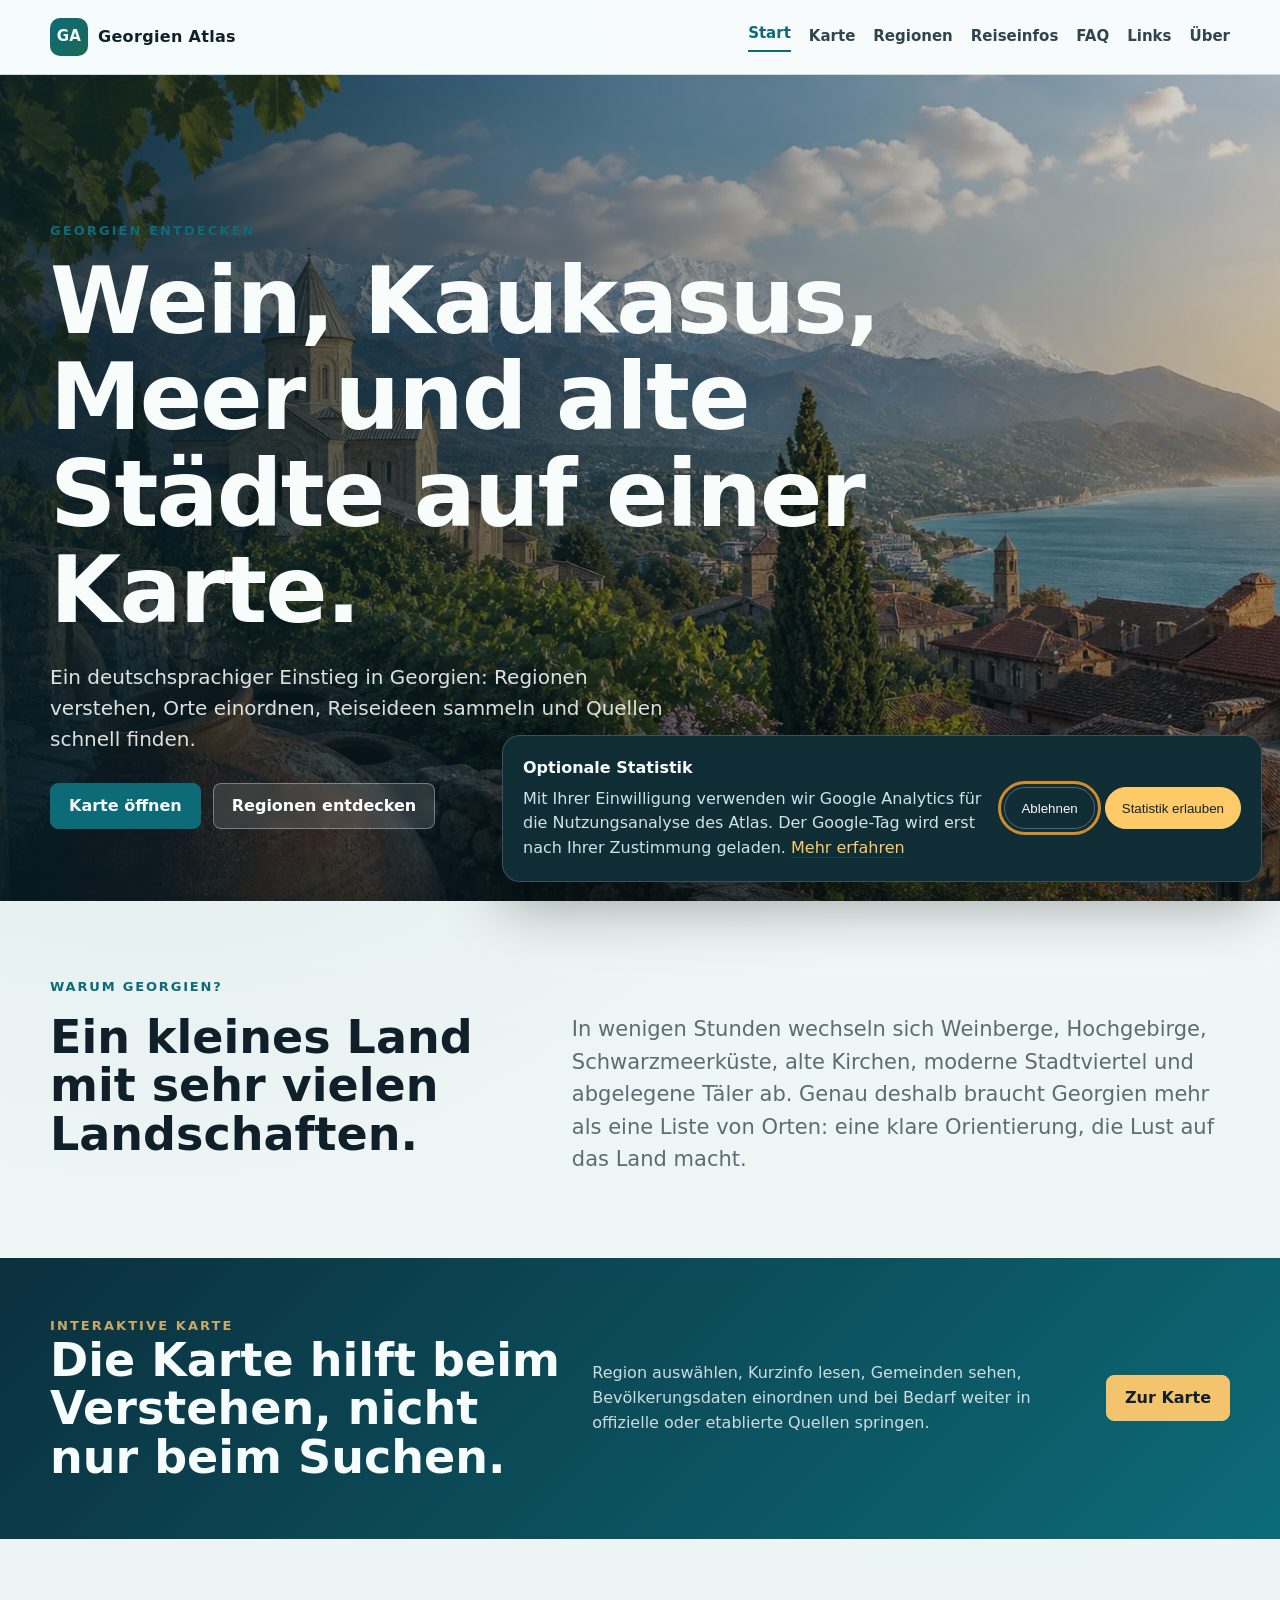
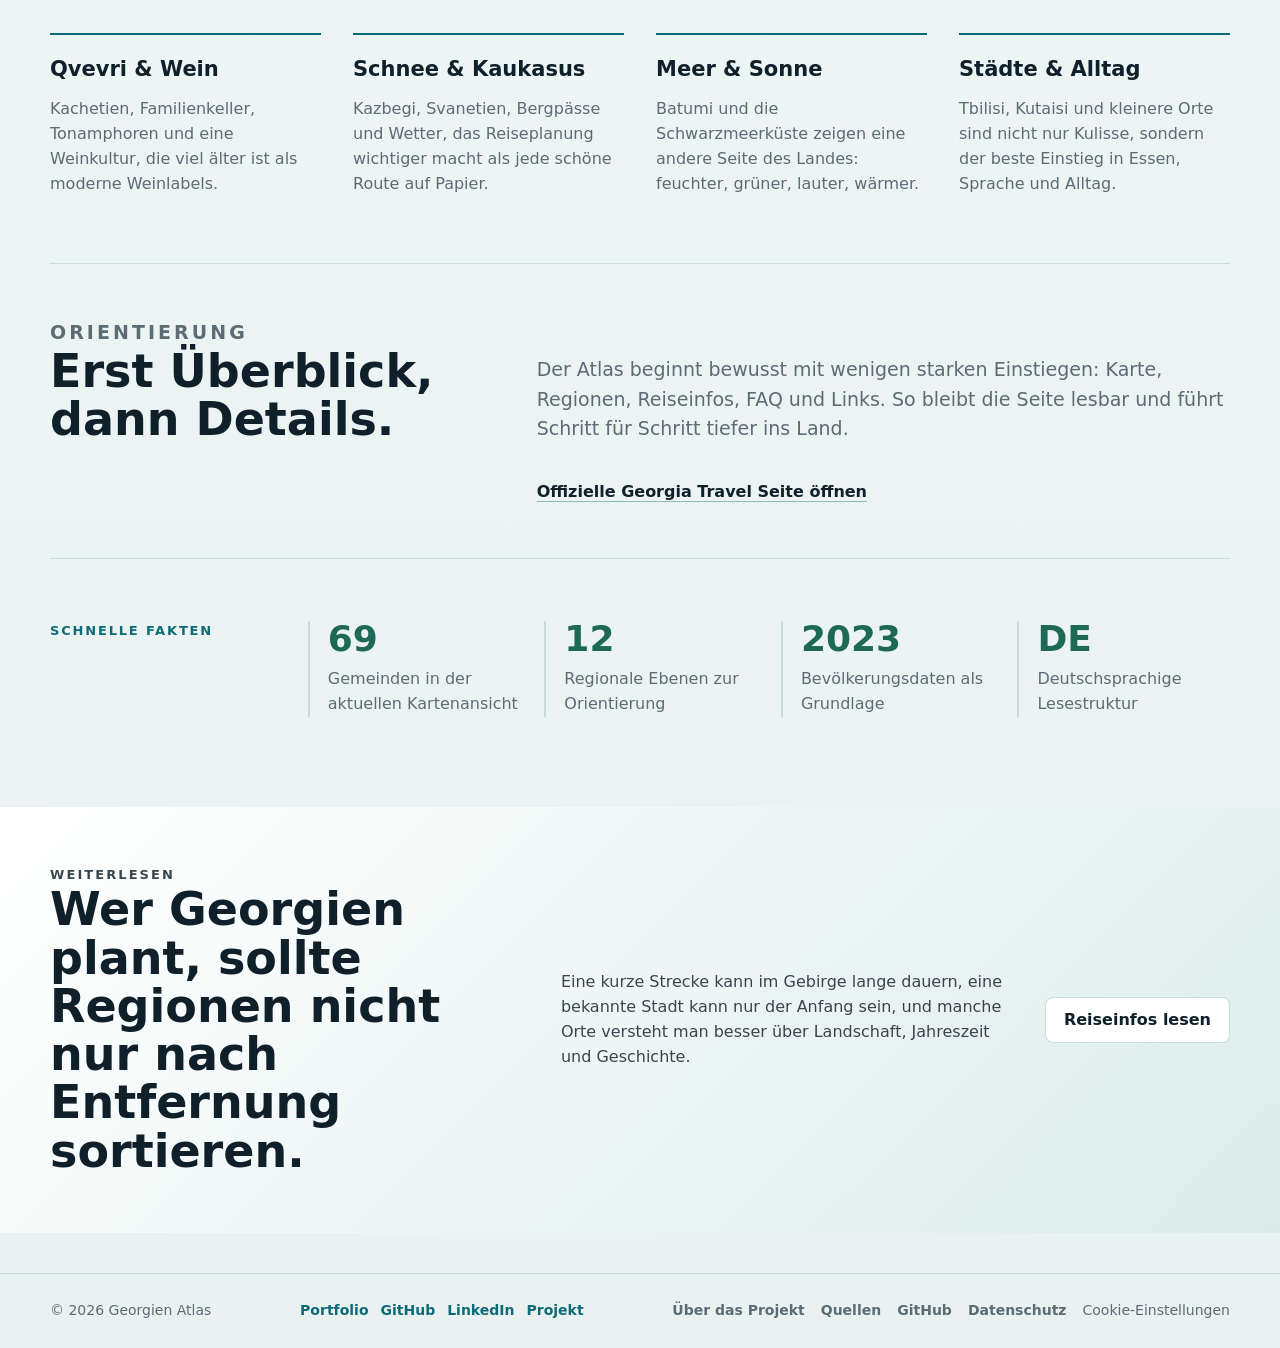
==== commit cc7d5c2f: "Bust cached navigation script across atlas pages" ====
--- a/index.html
+++ b/index.html
@@ -139,6 +139,6 @@
     </div>
   </footer>
   <script src="assets/js/analytics-consent.js" defer></script>
-  <script src="assets/js/main.js"></script>
+  <script src="assets/js/main.js?v=20260906-2"></script>
 </body>
 </html>
